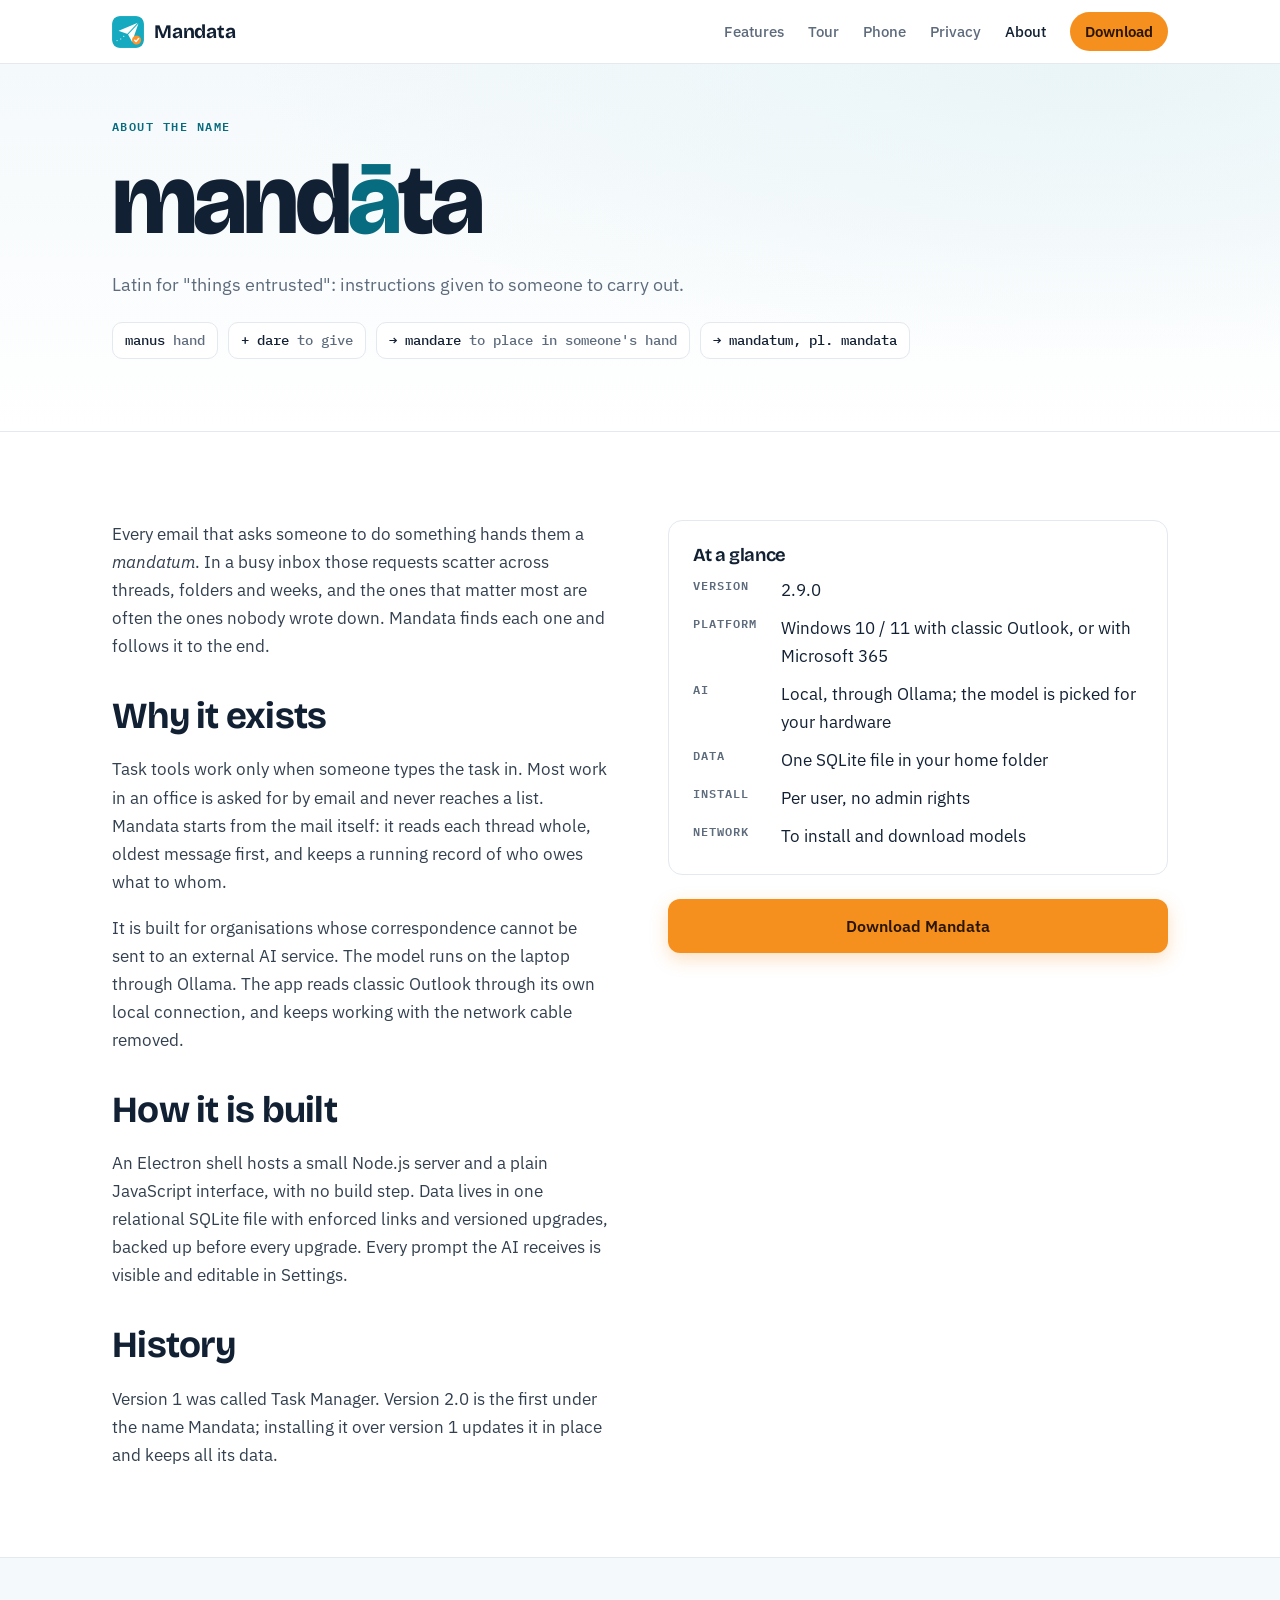
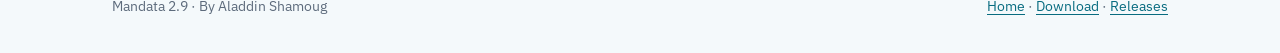
==== about.html @ 4efb537f "Offer Windows only: take macOS and Linux off the site until their packages build again Co-Authored-B" ====
<!doctype html>
<html lang="en">
<head>
<meta charset="utf-8">
<meta name="viewport" content="width=device-width, initial-scale=1">
<title>About Mandata</title>
<meta name="description" content="Why Mandata exists, where its name comes from, and how it keeps email on your own laptop.">
<link rel="icon" href="assets/icon.png">
<link rel="preconnect" href="https://fonts.googleapis.com">
<link rel="preconnect" href="https://fonts.gstatic.com" crossorigin>
<link href="https://fonts.googleapis.com/css2?family=Bricolage+Grotesque:opsz,wght@12..96,500..800&family=IBM+Plex+Mono:wght@400;500;600&family=IBM+Plex+Sans:wght@400;500;600&display=swap" rel="stylesheet">
<link rel="stylesheet" href="assets/site.css">
</head>
<body>
<header class="mast">
  <nav class="wrap" aria-label="Main">
    <a class="logo" href="./"><img src="assets/icon.png" alt="">Mandata</a>
    <a href="./#features">Features</a>
    <a href="tour.html">Tour</a>
    <a href="phone.html">Phone</a>
    <a href="./#privacy">Privacy</a>
    <a href="about.html" aria-current="page">About</a>
    <a class="navcta" href="download.html">Download</a>
  </nav>
</header>

<section class="hero">
  <div class="wrap hero-copy">
    <span class="eyebrow">About the name</span>
    <div class="word">mand<span>ā</span>ta</div>
    <p class="lede">Latin for "things entrusted": instructions given to someone to carry out.</p>
    <div class="etym" aria-label="Etymology">
      <span>manus <i>hand</i></span><span>+ dare <i>to give</i></span><span>→ mandare <i>to place in someone's hand</i></span><span>→ mandatum, pl. mandata</span>
    </div>
  </div>
</section>

<section class="band">
  <div class="wrap two">
    <div class="prose">
      <p>Every email that asks someone to do something hands them a <i>mandatum</i>. In a busy inbox those requests scatter across threads, folders and weeks, and the ones that matter most are often the ones nobody wrote down. Mandata finds each one and follows it to the end.</p>
      <h2>Why it exists</h2>
      <p>Task tools work only when someone types the task in. Most work in an office is asked for by email and never reaches a list. Mandata starts from the mail itself: it reads each thread whole, oldest message first, and keeps a running record of who owes what to whom.</p>
      <p>It is built for organisations whose correspondence cannot be sent to an external AI service. The model runs on the laptop through Ollama. The app reads classic Outlook through its own local connection, and keeps working with the network cable removed.</p>
      <h2>How it is built</h2>
      <p>An Electron shell hosts a small Node.js server and a plain JavaScript interface, with no build step. Data lives in one relational SQLite file with enforced links and versioned upgrades, backed up before every upgrade. Every prompt the AI receives is visible and editable in Settings.</p>
      <h2>History</h2>
      <p>Version 1 was called Task Manager. Version 2.0 is the first under the name Mandata; installing it over version 1 updates it in place and keeps all its data.</p>
    </div>
    <aside class="stack" style="gap:24px">
      <div class="feat">
        <h3>At a glance</h3>
        <dl class="facts">
          <dt>Version</dt><dd>2.9.0</dd>
          <dt>Platform</dt><dd>Windows 10 / 11 with classic Outlook, or with Microsoft 365</dd>
          <dt>AI</dt><dd>Local, through Ollama; the model is picked for your hardware</dd>
          <dt>Data</dt><dd>One SQLite file in your home folder</dd>
          <dt>Install</dt><dd>Per user, no admin rights</dd>
          <dt>Network</dt><dd>To install and download models</dd>
        </dl>
      </div>
      <a class="btn btn-primary" href="download.html" style="justify-content:center">Download Mandata</a>
    </aside>
  </div>
</section>

<footer class="foot">
  <div class="wrap">
    <span>Mandata 2.9 · By Aladdin Shamoug</span>
    <span><a href="./">Home</a> · <a href="download.html">Download</a> · <a href="https://github.com/shamoug/mandata/releases">Releases</a></span>
  </div>
</footer>
</body>
</html>
---- assets/site.css ----
/* Mandata site. Layout: a white masthead, a pale sky-wash hero, then wide reading columns on white and near-white bands.
   One light theme on purpose. Colour comes from the app icon: teal paper plane, orange check. */
:root{
  --bg:#ffffff; --wash:#f4f9fb; --wash2:#eaf5f8; --surface:#ffffff; --tint:#f3f6f9; --line:#e3e9ef; --line2:#d3dde6;
  --ink:#122033; --body:#33404f; --muted:#5d6b7c;
  --teal:#086c80; --teal-bright:#16a6bf; --teal-soft:#e4f5f8;
  --check:#f5901f; --check-soft:#fff1e1; --check-ink:#9a4a00;
  --green:#21722f; --green-soft:#e6f4ea;
  --shadow:0 1px 2px rgba(18,32,51,.05),0 10px 30px rgba(18,32,51,.07);
  --font-display:"Bricolage Grotesque","Segoe UI",system-ui,sans-serif;
  --font-body:"IBM Plex Sans","Segoe UI",system-ui,sans-serif;
  --font-mono:"IBM Plex Mono",ui-monospace,Consolas,monospace;
  --wrap:1120px; --r:14px;
  color-scheme:light;
}

*{box-sizing:border-box}
html{scroll-behavior:smooth}
@media (prefers-reduced-motion:reduce){html{scroll-behavior:auto}*{animation:none!important;transition:none!important}}
body{margin:0;background:var(--bg);color:var(--body);font:400 17px/1.65 var(--font-body)}
img{max-width:100%}
a{color:var(--teal);text-underline-offset:3px}
a:focus-visible,button:focus-visible,summary:focus-visible{outline:2px solid var(--teal);outline-offset:2px;border-radius:6px}
h1,h2,h3{font-family:var(--font-display);color:var(--ink);line-height:1.12;letter-spacing:-.02em;text-wrap:balance;margin:0}
h1{font-size:clamp(2.3rem,5.2vw,3.7rem);font-weight:750}
h2{font-size:clamp(1.65rem,3vw,2.3rem);font-weight:700}
h3{font-size:1.15rem;font-weight:650}
p{margin:0}
code,kbd,.mono{font-family:var(--font-mono);font-size:.88em}
code{overflow-wrap:anywhere;background:var(--tint);border:1px solid var(--line);border-radius:6px;padding:.05em .4em;color:var(--ink)}
.wrap{max-width:var(--wrap);margin:0 auto;padding-inline:clamp(16px,4vw,32px)}
.eyebrow{font:600 .76rem/1 var(--font-mono);text-transform:uppercase;letter-spacing:.12em;color:var(--teal)}
.lede{font-size:1.13rem;color:var(--muted);max-width:62ch}
.stack{display:flex;flex-direction:column;gap:14px}
.fine{font-size:.88rem;color:var(--muted)}

/* masthead */
.mast{background:rgba(255,255,255,.92);border-bottom:1px solid var(--line);position:sticky;top:env(safe-area-inset-top,0px);z-index:10;backdrop-filter:saturate(1.4) blur(8px)}
.mast nav{display:flex;align-items:center;gap:8px 24px;flex-wrap:wrap;padding-block:12px}
.logo{display:flex;align-items:center;gap:10px;color:var(--ink);text-decoration:none;font:700 1.2rem/1 var(--font-display);letter-spacing:-.01em;margin-right:auto}
.logo img{width:32px;height:32px;border-radius:8px}
.mast nav a:not(.logo){color:var(--muted);text-decoration:none;font-size:.95rem;font-weight:500}
.mast nav a:not(.logo):hover,.mast nav a[aria-current="page"]{color:var(--ink)}
.mast nav a.navcta{color:#2a1500;background:var(--check);padding:7px 15px;border-radius:999px;font-weight:600}
.mast nav a.navcta:hover{color:#2a1500;filter:brightness(1.04)}

/* hero */
.hero{background:radial-gradient(1200px 420px at 85% 0,var(--wash2),transparent 70%),linear-gradient(180deg,var(--wash) 0,var(--bg) 100%);border-bottom:1px solid var(--line);padding-block:56px 72px}
.hero-grid{display:grid;grid-template-columns:minmax(0,1.05fr) minmax(0,1fr);gap:56px;align-items:center}
.hero-copy{display:flex;flex-direction:column;gap:22px}
.actions{display:flex;flex-wrap:wrap;gap:12px;align-items:center}
.btn{display:inline-flex;align-items:center;gap:10px;padding:13px 22px;border-radius:12px;font-weight:600;font-size:1rem;text-decoration:none;border:1px solid transparent;transition:transform .12s,filter .12s,background .12s}
.btn:hover{transform:translateY(-1px)}
.btn-primary{background:var(--check);color:#2a1500;box-shadow:0 6px 18px rgba(245,144,31,.28)}
.btn-primary:hover{filter:brightness(1.04)}
.btn-ghost{border-color:var(--line2);color:var(--ink);background:var(--surface)}
.btn-ghost:hover{background:var(--tint)}
.btn small{font-weight:500;opacity:.75;font-size:.82rem}

/* thread to task demo */
.demo{display:grid;gap:12px;font-size:.92rem}
.mail{background:var(--surface);border:1px solid var(--line);border-radius:12px;padding:12px 15px}
.mail header{display:flex;justify-content:space-between;gap:10px;font:500 .74rem/1.3 var(--font-mono);color:var(--muted);margin-bottom:4px}
.mail p{line-height:1.55}
.mail mark{background:var(--check-soft);color:var(--check-ink);border-radius:4px;padding:0 3px}
.mail.closing mark{background:var(--teal-soft);color:var(--teal)}
.arrow{font:600 .72rem/1 var(--font-mono);color:var(--teal);letter-spacing:.1em;text-transform:uppercase;display:flex;align-items:center;gap:10px;padding-block:2px}
.arrow::before,.arrow::after{content:"";flex:1;height:1px;background:var(--line2)}
.task{background:var(--surface);color:var(--body);border:1px solid var(--line);border-top:3px solid var(--teal-bright);border-radius:12px;padding:15px 17px;box-shadow:var(--shadow);display:grid;gap:10px}
.task-top{display:flex;align-items:center;gap:10px;flex-wrap:wrap}
.task h3{font-size:1rem;flex:1;min-width:0}
.pill{font:600 .7rem/1 var(--font-mono);text-transform:uppercase;letter-spacing:.06em;padding:5px 9px;border-radius:999px;white-space:nowrap}
.pill.done{background:var(--green-soft);color:var(--green)}
.task dl{display:grid;grid-template-columns:auto minmax(0,1fr);gap:4px 16px;margin:0;font-size:.86rem}
.task dt{color:var(--muted)}
.task dd{margin:0;color:var(--ink)}

/* sections */
section.band{padding-block:88px}
section.band.alt{background:var(--wash);border-block:1px solid var(--line)}
.head{display:flex;flex-direction:column;gap:12px;margin-bottom:44px;max-width:760px}
.grid3{display:grid;grid-template-columns:repeat(3,minmax(0,1fr));gap:20px}
.feat{display:flex;flex-direction:column;gap:10px;padding:24px;border-radius:var(--r);background:var(--surface);border:1px solid var(--line)}
.feat p{color:var(--muted);font-size:.97rem}
.ico{width:40px;height:40px;border-radius:10px;display:grid;place-items:center;background:var(--teal-soft);color:var(--teal)}
.ico svg{width:22px;height:22px}

/* life of a task: a real sequence */
.life{display:grid;grid-template-columns:repeat(4,minmax(0,1fr));counter-reset:s;border-top:2px solid var(--line);padding:0;margin:0}
.life li{list-style:none;padding:24px 22px 0 0;position:relative;display:flex;flex-direction:column;gap:8px}
.life li::before{counter-increment:s;content:counter(s);position:absolute;top:-15px;left:0;width:28px;height:28px;border-radius:50%;background:var(--teal);color:#fff;display:grid;place-items:center;font:600 .8rem/1 var(--font-mono);box-shadow:0 0 0 4px var(--bg)}
.life li:last-child::before{background:var(--check);color:#2a1500}
.life p{color:var(--muted);font-size:.95rem}

/* principles */
.rules{display:grid;grid-template-columns:repeat(2,minmax(0,1fr));gap:0 48px}
.rule{padding-block:20px;border-top:1px solid var(--line);display:grid;grid-template-columns:28px minmax(0,1fr);gap:4px 14px;align-content:start}
.rule svg{width:22px;height:22px;color:var(--check-ink);margin-top:3px;grid-row:span 2}
.rule p{color:var(--muted);font-size:.96rem}

/* call to action */
.cta{background:linear-gradient(120deg,var(--teal-soft),var(--check-soft));border:1px solid var(--line);border-radius:20px;padding:44px clamp(22px,4vw,48px);display:flex;flex-wrap:wrap;gap:24px;align-items:center;justify-content:space-between}
.cta p{color:var(--body);max-width:52ch}
.cta code{background:rgba(255,255,255,.7)}

/* download page */
.dl-card{background:var(--surface);border:1px solid var(--line);border-radius:18px;box-shadow:var(--shadow);padding:28px;display:grid;grid-template-columns:auto minmax(0,1fr) auto;gap:20px;align-items:center}
.dl-card h2{font-size:1.45rem;overflow-wrap:anywhere}
.dl-card img{width:72px;height:72px;border-radius:16px}
.dl-meta{display:flex;flex-wrap:wrap;gap:6px 18px;font:500 .82rem/1.4 var(--font-mono);color:var(--muted);margin-top:6px}
.dl-card .btn-primary{white-space:nowrap}
.steps{counter-reset:st;display:flex;flex-direction:column;padding:0;margin:0}
.steps li{list-style:none;display:grid;grid-template-columns:44px minmax(0,1fr);gap:4px 16px;padding-block:20px;border-top:1px solid var(--line)}
.steps li::before{counter-increment:st;content:counter(st);grid-row:span 2;width:36px;height:36px;border-radius:10px;background:var(--teal-soft);color:var(--teal);display:grid;place-items:center;font:700 .95rem/1 var(--font-mono)}
.steps p{color:var(--muted)}
.req{width:100%;border-collapse:collapse;font-size:.95rem}
.req th,.req td{text-align:left;padding:12px 14px;border-top:1px solid var(--line);vertical-align:top}
.req th{font-weight:600;color:var(--ink);width:30%}
.req td{color:var(--muted)}
.tablebox{overflow-x:auto;background:var(--surface);border:1px solid var(--line);border-radius:var(--r)}
.tablebox .req tr:first-child th,.tablebox .req tr:first-child td{border-top:0}
.note{background:var(--teal-soft);border-radius:12px;padding:16px 18px;font-size:.95rem;color:var(--body)}
.note b{color:var(--ink)}
details{border-top:1px solid var(--line);padding-block:16px}
details:last-child{border-bottom:1px solid var(--line)}
summary{cursor:pointer;font-weight:600;color:var(--ink);list-style:none;display:flex;justify-content:space-between;gap:16px}
summary::-webkit-details-marker{display:none}
summary::after{content:"+";font:500 1.2rem/1 var(--font-mono);color:var(--teal)}
details[open] summary::after{content:"\2212"}
details p{margin-top:10px;color:var(--muted)}
.two{display:grid;grid-template-columns:minmax(0,1fr) minmax(0,1fr);gap:56px;align-items:start}
.page-hero{padding-block:56px 64px}
.page-hero .hero-copy{max-width:820px}
.after-hero{padding-top:0;margin-top:-32px}

/* about page */
.word{font-family:var(--font-display);font-size:clamp(3rem,9vw,6.2rem);font-weight:800;letter-spacing:-.04em;line-height:.95;color:var(--ink)}
.word span{color:var(--teal)}
.etym{display:flex;flex-wrap:wrap;gap:10px;font:500 .9rem/1.3 var(--font-mono)}
.etym span{background:var(--surface);border:1px solid var(--line);border-radius:10px;padding:8px 12px;color:var(--ink)}
.etym span i{color:var(--muted);font-style:normal}
.prose{max-width:68ch;display:flex;flex-direction:column;gap:18px}
.prose h2{margin-top:18px}
.facts{display:grid;grid-template-columns:auto minmax(0,1fr);gap:10px 24px;margin:0}
.facts dt{font:600 .76rem/1.6 var(--font-mono);text-transform:uppercase;letter-spacing:.08em;color:var(--muted)}
.facts dd{margin:0;color:var(--ink)}

/* download page: one tab per system, the one-line install command, and the package files */
.os-tabs{display:inline-flex;gap:4px;padding:4px;background:var(--tint);border:1px solid var(--line);border-radius:14px;align-self:flex-start;max-width:100%}
.os-tabs button{font:600 1rem/1 var(--font-body);color:var(--muted);background:none;border:1px solid transparent;border-radius:10px;padding:11px 22px;cursor:pointer}
.os-tabs button:hover{color:var(--ink)}
.os-tabs button[aria-selected=true]{background:var(--surface);color:var(--ink);border-color:var(--line2);box-shadow:0 1px 3px rgba(18,32,51,.08)}
.os-panel[hidden]{display:none}
.dl-cmd{grid-template-columns:auto minmax(0,1fr);align-items:start}
.tag{display:inline-block;vertical-align:middle;margin-left:8px;font:600 .7rem/1 var(--font-mono);text-transform:uppercase;letter-spacing:.08em;color:var(--check-ink);background:var(--check-soft);border:1px solid #f6c48d;border-radius:20px;padding:5px 9px}
.cmd{display:flex;align-items:stretch;border:1px solid var(--line2);border-radius:12px;background:var(--ink);overflow:hidden}
.cmd code{flex:1;min-width:0;background:none;border:0;border-radius:0;color:#e8f4f7;padding:14px 16px;font-size:.92rem;overflow-wrap:anywhere;user-select:all}
.cmd .copy{flex:none;font:600 .9rem/1 var(--font-body);color:var(--ink);background:var(--teal-soft);border:0;border-left:1px solid var(--line2);padding:0 18px;cursor:pointer}
.cmd .copy:hover{background:#d3eef3}
.dl-grid{display:grid;grid-template-columns:repeat(2,minmax(0,1fr));gap:14px}
.dl-grid.three{grid-template-columns:repeat(3,minmax(0,1fr))}
.dl-file{display:flex;flex-direction:column;gap:4px;padding:18px 20px;background:var(--surface);border:1px solid var(--line);border-radius:var(--r);text-decoration:none;color:var(--muted);font-size:.92rem;transition:border-color .12s,transform .12s}
.dl-file:hover{border-color:var(--teal-bright);transform:translateY(-1px)}
.dl-file b{font:650 1.1rem/1.3 var(--font-display);color:var(--ink)}
.dl-file b::after{content:" \2193";color:var(--teal)}
.platforms{display:flex;flex-wrap:wrap;gap:8px 18px;font:500 .85rem/1.4 var(--font-mono);color:var(--muted)}
.platforms a{color:inherit}

/* phone page */
.ph-cards{display:grid;grid-template-columns:repeat(2,minmax(0,1fr));gap:20px}
.ph-cards.one{grid-template-columns:minmax(0,1fr);max-width:820px}
.ph-card{display:grid;grid-template-columns:minmax(0,1fr);gap:22px;align-items:start;padding:28px;background:var(--surface);border:1px solid var(--line);border-radius:18px;box-shadow:var(--shadow);scroll-margin-top:90px}
.ph-card.ph-mine{border-color:var(--teal-bright)}
.ph-qr{justify-self:start;padding:10px;background:#fff;border:1px solid var(--line2);border-radius:14px}
.ph-qr img{display:block;width:190px;height:190px}
.ph-steps{margin:4px 0 0;padding-left:20px;color:var(--muted);font-size:.95rem}
.ph-steps li{margin:0 0 8px}
.ph-steps b{color:var(--ink)}
.ph-share{vertical-align:-3px;color:var(--teal)}
.ph-dl{align-self:flex-start}

footer.foot{background:var(--wash);border-top:1px solid var(--line);color:var(--muted);padding-block:36px;font-size:.9rem}
footer.foot .wrap{display:flex;flex-wrap:wrap;gap:16px 32px;justify-content:space-between}

@media (max-width:900px){
  .hero-grid,.two,.ph-cards{grid-template-columns:minmax(0,1fr)}
  .grid3{grid-template-columns:repeat(2,minmax(0,1fr))}
  .life{grid-template-columns:repeat(2,minmax(0,1fr));row-gap:36px}
  .rules{grid-template-columns:minmax(0,1fr)}
}
@media (max-width:600px){
  body{font-size:16px}
  .grid3,.life{grid-template-columns:minmax(0,1fr)}
  .dl-card{grid-template-columns:minmax(0,1fr)}
  .ph-card{padding:22px}
  .ph-qr{justify-self:center}
  .dl-grid,.dl-grid.three{grid-template-columns:minmax(0,1fr)}
  .os-tabs{align-self:stretch}
  .os-tabs button{flex:1;padding:11px 8px}
  .cmd{flex-direction:column}
  .cmd .copy{border-left:0;border-top:1px solid var(--line2);padding:12px}
  section.band{padding-block:56px}
  .hero{padding-block:36px 48px}
  .mast nav{gap:6px 16px}
  .mast nav a:not(.logo):not(.navcta){font-size:.88rem}
}
/* Phones: the logo and Download on the first line, the five links spread evenly on the second. */
@media (max-width:640px){
  .mast nav{gap:4px 8px;padding-block:10px 6px}
  .mast nav::before{content:"";order:1;flex-basis:100%}
  .mast nav a:not(.logo):not(.navcta){order:2;flex:1 1 auto;text-align:center;padding-block:6px}
}
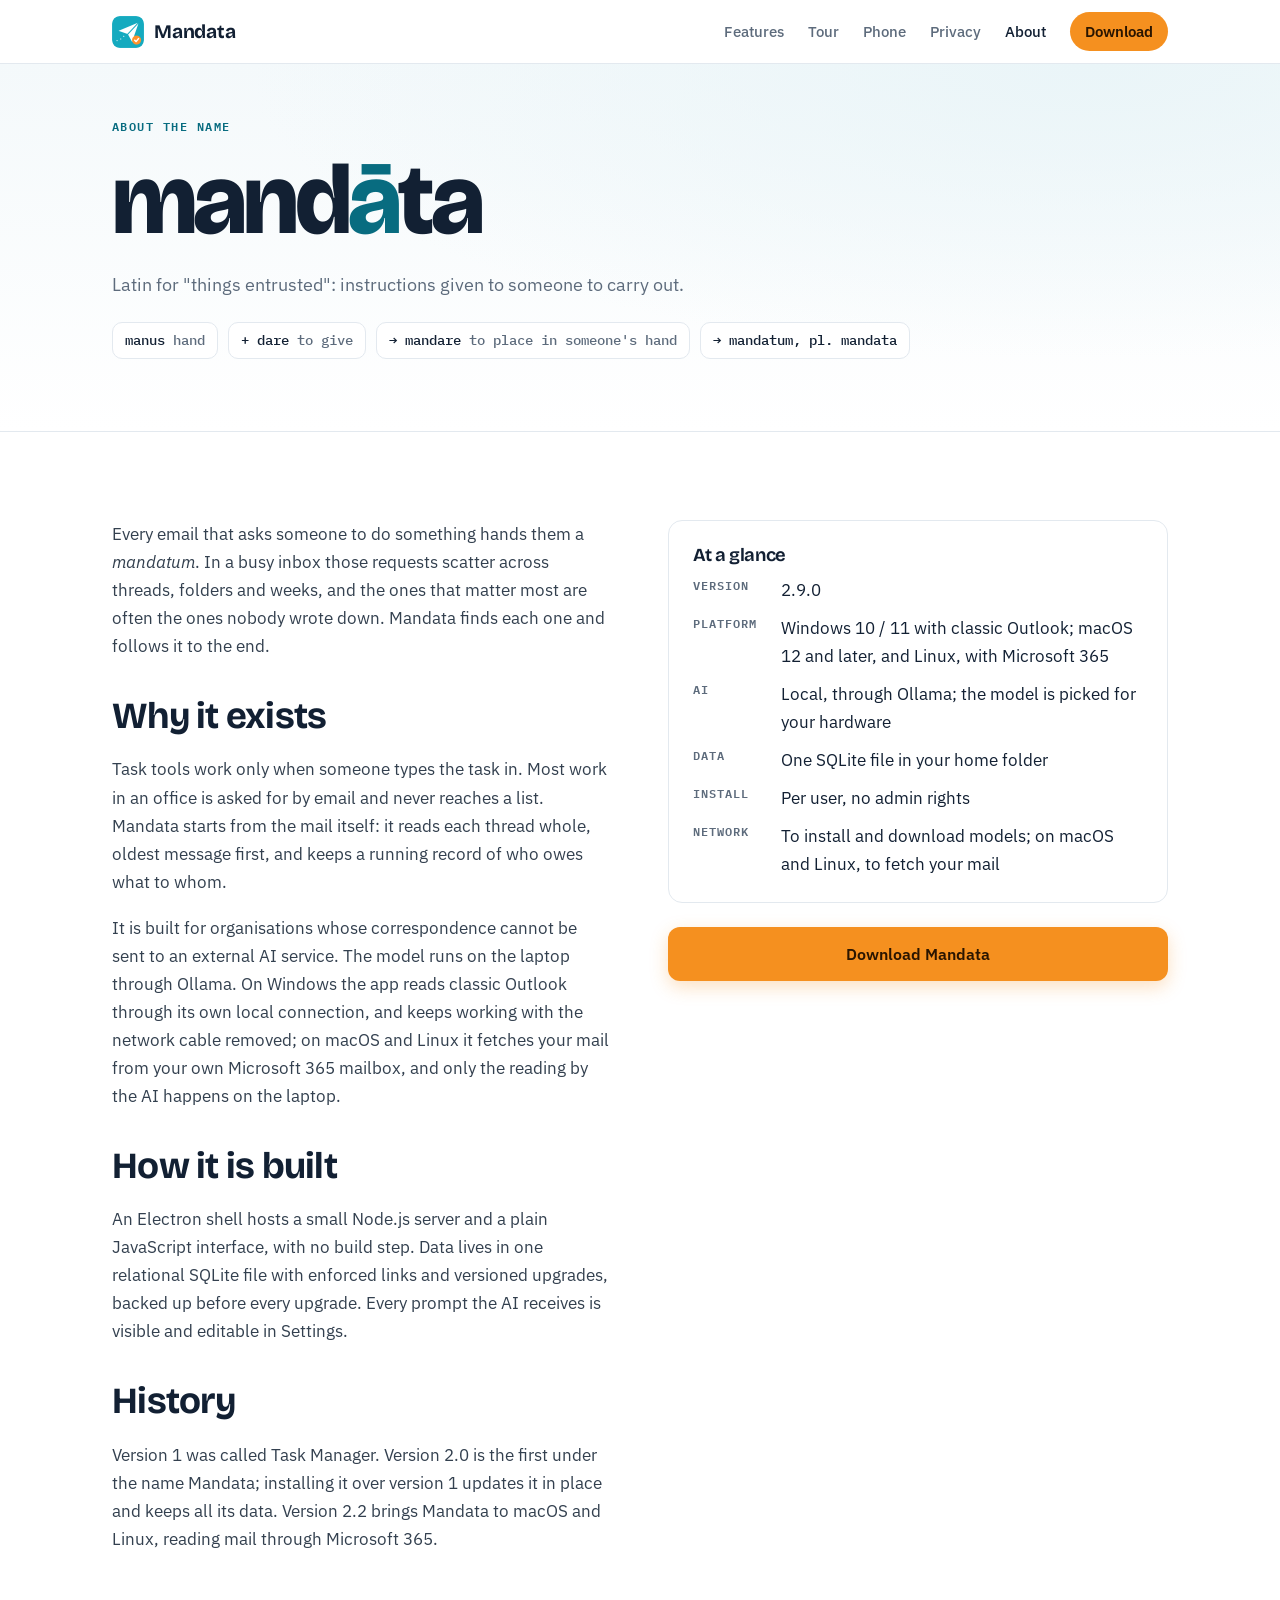
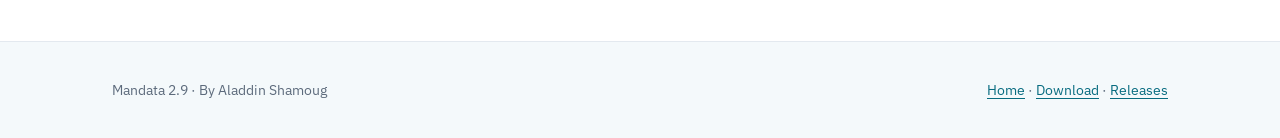
==== commit 0a934b64: "Windows installs from Mandata-Windows.exe (no zip); macOS and Linux back, with 2.9.0 packages Co-Aut" ====
--- a/about.html
+++ b/about.html
@@ -41,22 +41,22 @@
       <p>Every email that asks someone to do something hands them a <i>mandatum</i>. In a busy inbox those requests scatter across threads, folders and weeks, and the ones that matter most are often the ones nobody wrote down. Mandata finds each one and follows it to the end.</p>
       <h2>Why it exists</h2>
       <p>Task tools work only when someone types the task in. Most work in an office is asked for by email and never reaches a list. Mandata starts from the mail itself: it reads each thread whole, oldest message first, and keeps a running record of who owes what to whom.</p>
-      <p>It is built for organisations whose correspondence cannot be sent to an external AI service. The model runs on the laptop through Ollama. The app reads classic Outlook through its own local connection, and keeps working with the network cable removed.</p>
+      <p>It is built for organisations whose correspondence cannot be sent to an external AI service. The model runs on the laptop through Ollama. On Windows the app reads classic Outlook through its own local connection, and keeps working with the network cable removed; on macOS and Linux it fetches your mail from your own Microsoft 365 mailbox, and only the reading by the AI happens on the laptop.</p>
       <h2>How it is built</h2>
       <p>An Electron shell hosts a small Node.js server and a plain JavaScript interface, with no build step. Data lives in one relational SQLite file with enforced links and versioned upgrades, backed up before every upgrade. Every prompt the AI receives is visible and editable in Settings.</p>
       <h2>History</h2>
-      <p>Version 1 was called Task Manager. Version 2.0 is the first under the name Mandata; installing it over version 1 updates it in place and keeps all its data.</p>
+      <p>Version 1 was called Task Manager. Version 2.0 is the first under the name Mandata; installing it over version 1 updates it in place and keeps all its data. Version 2.2 brings Mandata to macOS and Linux, reading mail through Microsoft 365.</p>
     </div>
     <aside class="stack" style="gap:24px">
       <div class="feat">
         <h3>At a glance</h3>
         <dl class="facts">
           <dt>Version</dt><dd>2.9.0</dd>
-          <dt>Platform</dt><dd>Windows 10 / 11 with classic Outlook, or with Microsoft 365</dd>
+          <dt>Platform</dt><dd>Windows 10 / 11 with classic Outlook; macOS 12 and later, and Linux, with Microsoft 365</dd>
           <dt>AI</dt><dd>Local, through Ollama; the model is picked for your hardware</dd>
           <dt>Data</dt><dd>One SQLite file in your home folder</dd>
           <dt>Install</dt><dd>Per user, no admin rights</dd>
-          <dt>Network</dt><dd>To install and download models</dd>
+          <dt>Network</dt><dd>To install and download models; on macOS and Linux, to fetch your mail</dd>
         </dl>
       </div>
       <a class="btn btn-primary" href="download.html" style="justify-content:center">Download Mandata</a>
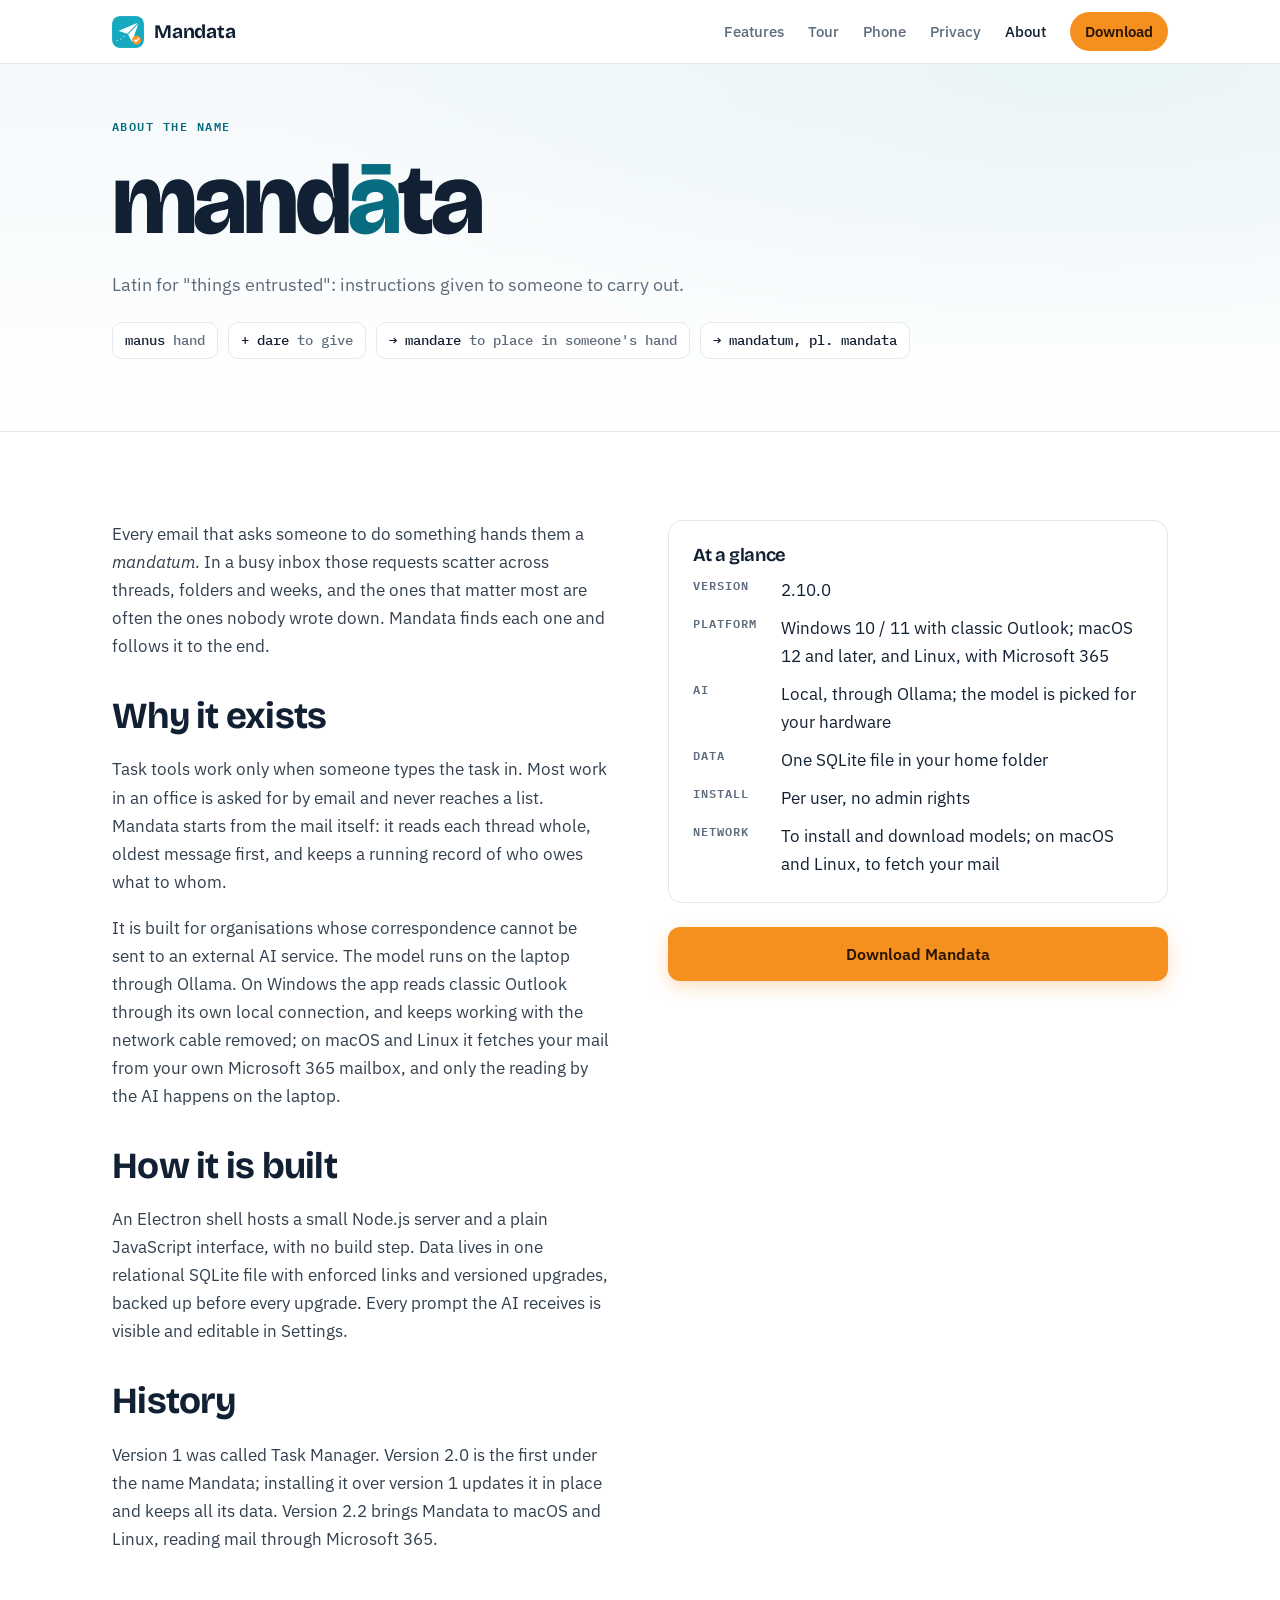
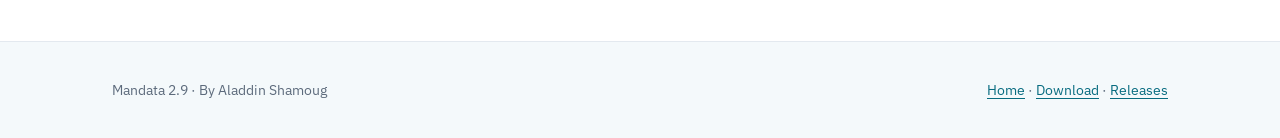
==== commit 49e4d230: "Mandata 2.10.0 download Co-Authored-By: Claude Opus 5.5 <noreply@anthropic.com>" ====
--- a/about.html
+++ b/about.html
@@ -51,7 +51,7 @@
       <div class="feat">
         <h3>At a glance</h3>
         <dl class="facts">
-          <dt>Version</dt><dd>2.9.0</dd>
+          <dt>Version</dt><dd>2.10.0</dd>
           <dt>Platform</dt><dd>Windows 10 / 11 with classic Outlook; macOS 12 and later, and Linux, with Microsoft 365</dd>
           <dt>AI</dt><dd>Local, through Ollama; the model is picked for your hardware</dd>
           <dt>Data</dt><dd>One SQLite file in your home folder</dd>
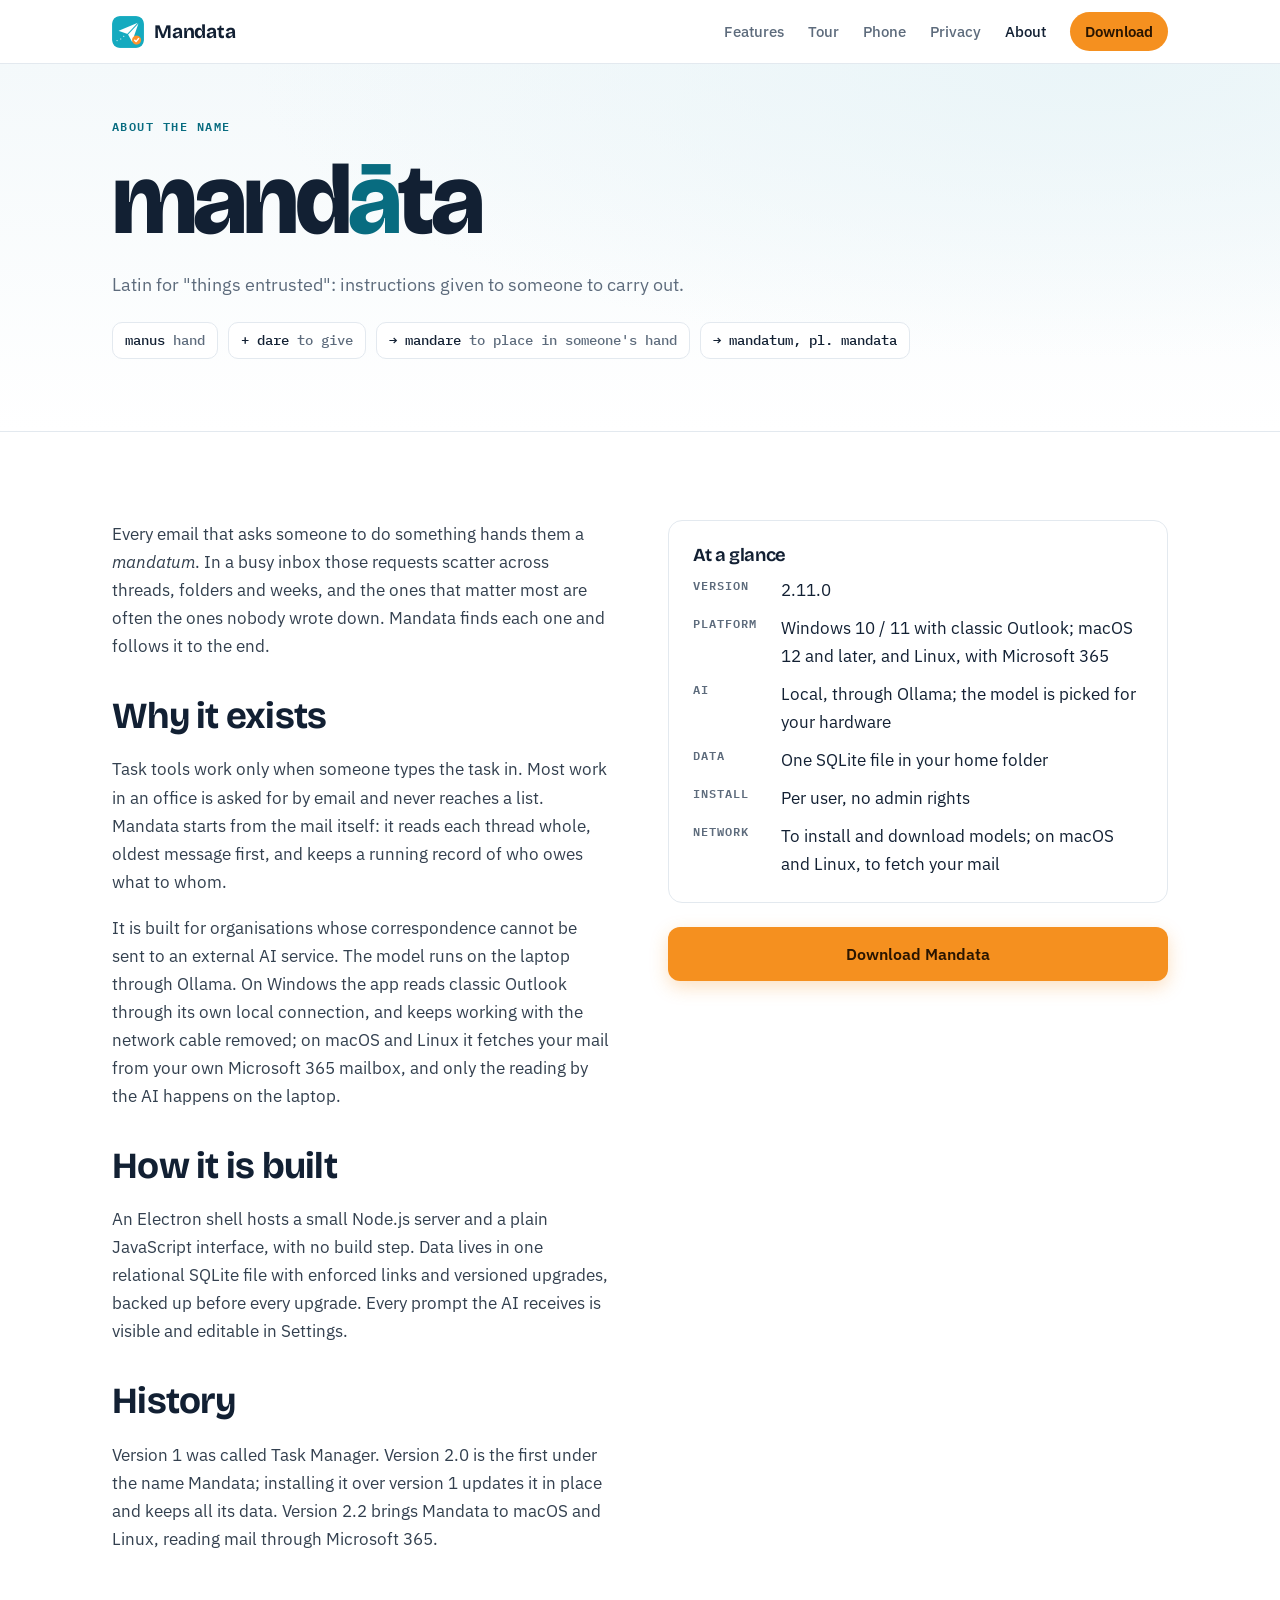
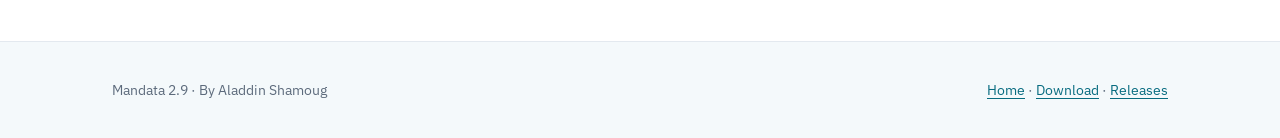
==== commit 3bc7463f: "Mandata 2.11.0 download" ====
--- a/about.html
+++ b/about.html
@@ -51,7 +51,7 @@
       <div class="feat">
         <h3>At a glance</h3>
         <dl class="facts">
-          <dt>Version</dt><dd>2.10.0</dd>
+          <dt>Version</dt><dd>2.11.0</dd>
           <dt>Platform</dt><dd>Windows 10 / 11 with classic Outlook; macOS 12 and later, and Linux, with Microsoft 365</dd>
           <dt>AI</dt><dd>Local, through Ollama; the model is picked for your hardware</dd>
           <dt>Data</dt><dd>One SQLite file in your home folder</dd>
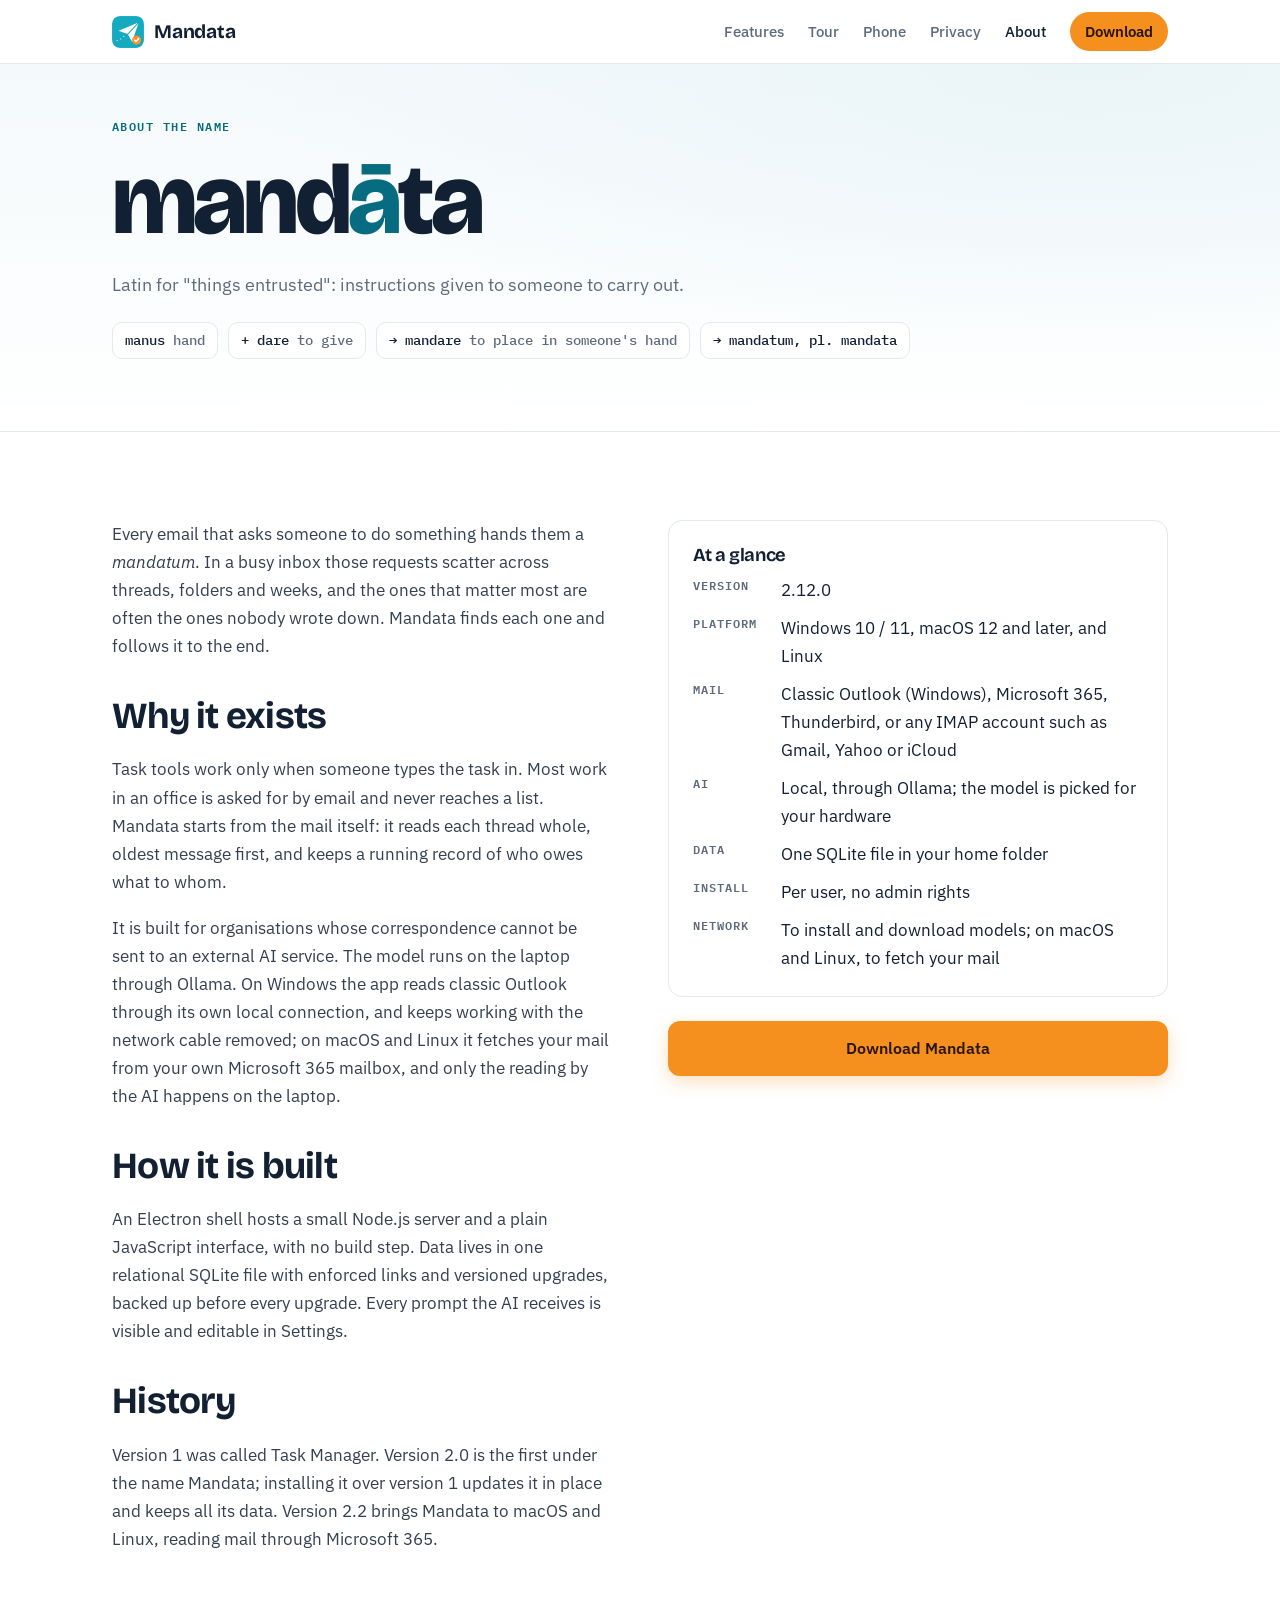
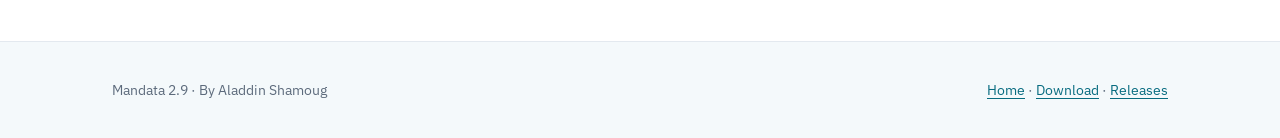
==== commit 29887918: "Mandata 2.12.0 download: Thunderbird and IMAP mail Co-Authored-By: Claude Opus 5.5 <noreply@anthropi" ====
--- a/about.html
+++ b/about.html
@@ -51,8 +51,9 @@
       <div class="feat">
         <h3>At a glance</h3>
         <dl class="facts">
-          <dt>Version</dt><dd>2.11.0</dd>
-          <dt>Platform</dt><dd>Windows 10 / 11 with classic Outlook; macOS 12 and later, and Linux, with Microsoft 365</dd>
+          <dt>Version</dt><dd>2.12.0</dd>
+          <dt>Platform</dt><dd>Windows 10 / 11, macOS 12 and later, and Linux</dd>
+          <dt>Mail</dt><dd>Classic Outlook (Windows), Microsoft 365, Thunderbird, or any IMAP account such as Gmail, Yahoo or iCloud</dd>
           <dt>AI</dt><dd>Local, through Ollama; the model is picked for your hardware</dd>
           <dt>Data</dt><dd>One SQLite file in your home folder</dd>
           <dt>Install</dt><dd>Per user, no admin rights</dd>
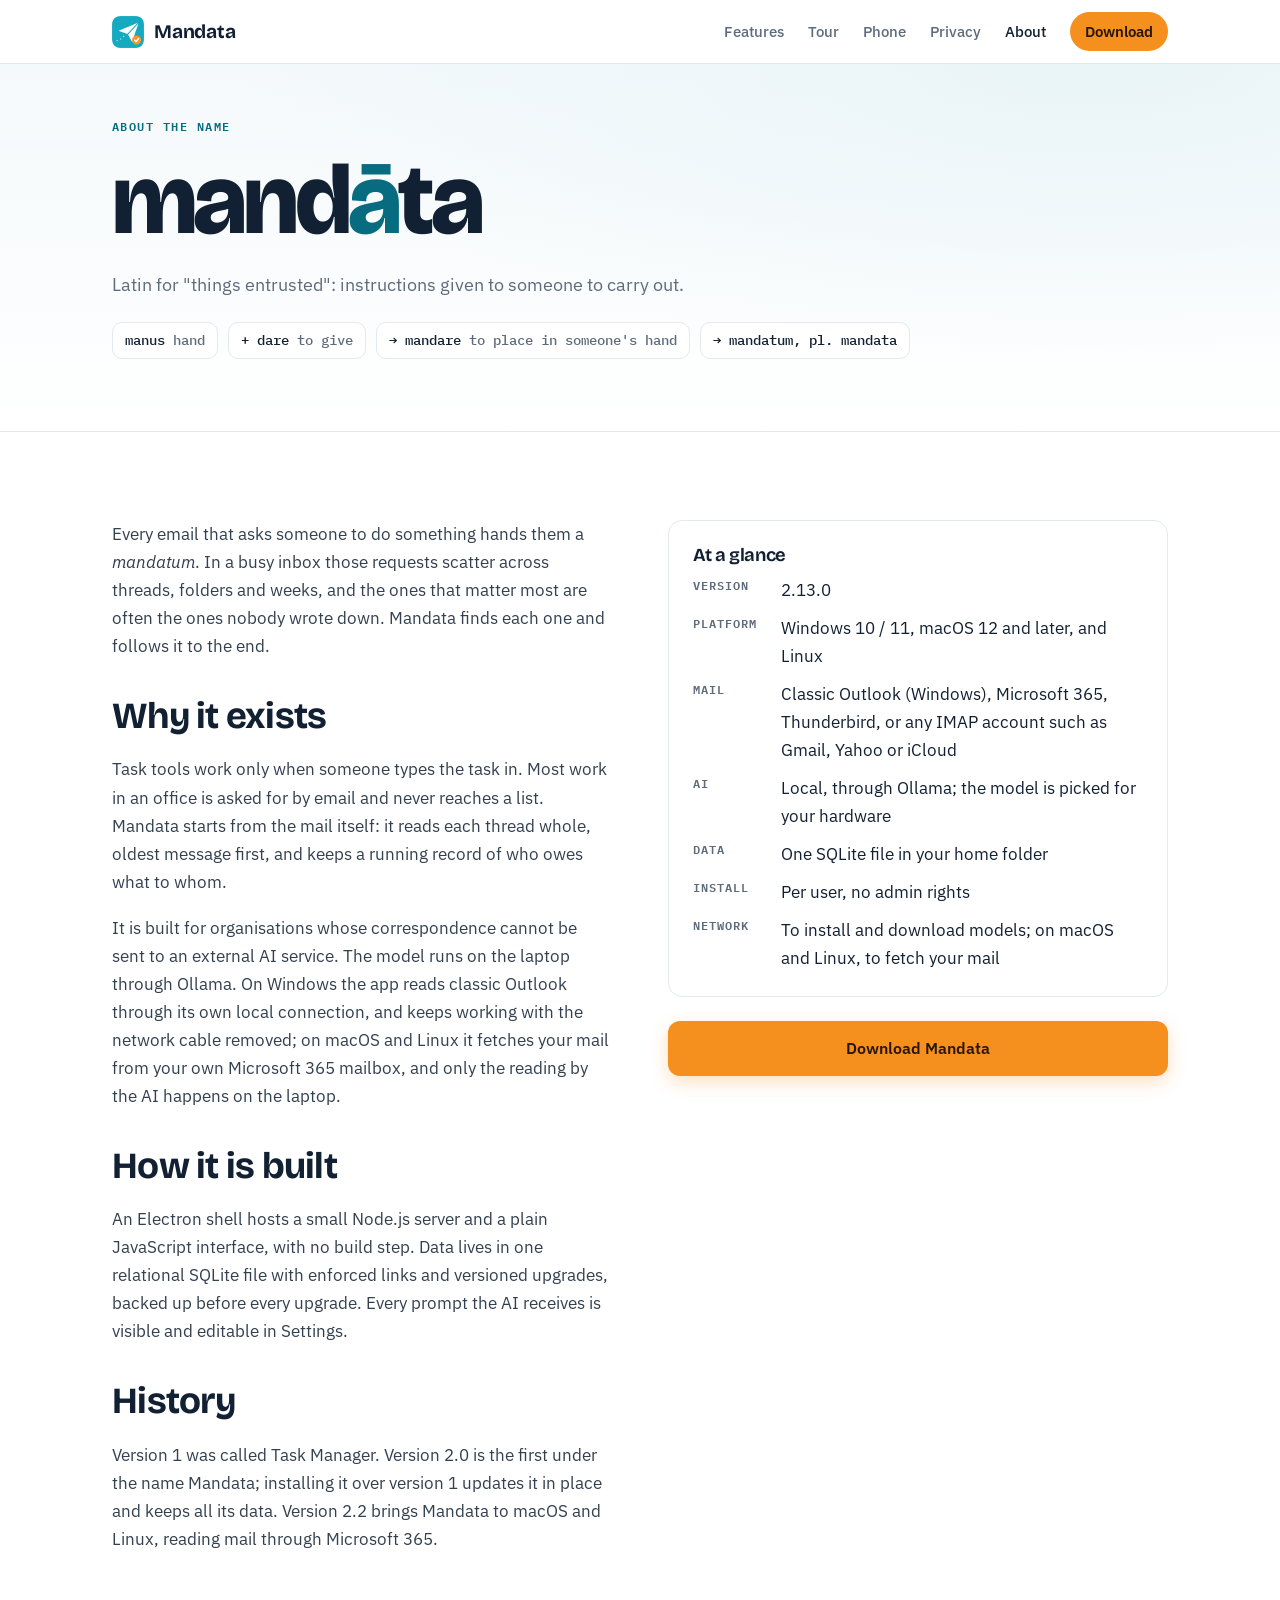
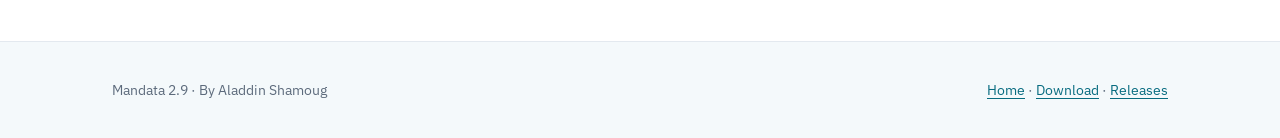
==== commit 4b417ae0: "Mandata 2.13.0 download: who asked whom, and a full review Co-Authored-By: Claude Opus 5.5 <noreply@" ====
--- a/about.html
+++ b/about.html
@@ -51,7 +51,7 @@
       <div class="feat">
         <h3>At a glance</h3>
         <dl class="facts">
-          <dt>Version</dt><dd>2.12.0</dd>
+          <dt>Version</dt><dd>2.13.0</dd>
           <dt>Platform</dt><dd>Windows 10 / 11, macOS 12 and later, and Linux</dd>
           <dt>Mail</dt><dd>Classic Outlook (Windows), Microsoft 365, Thunderbird, or any IMAP account such as Gmail, Yahoo or iCloud</dd>
           <dt>AI</dt><dd>Local, through Ollama; the model is picked for your hardware</dd>
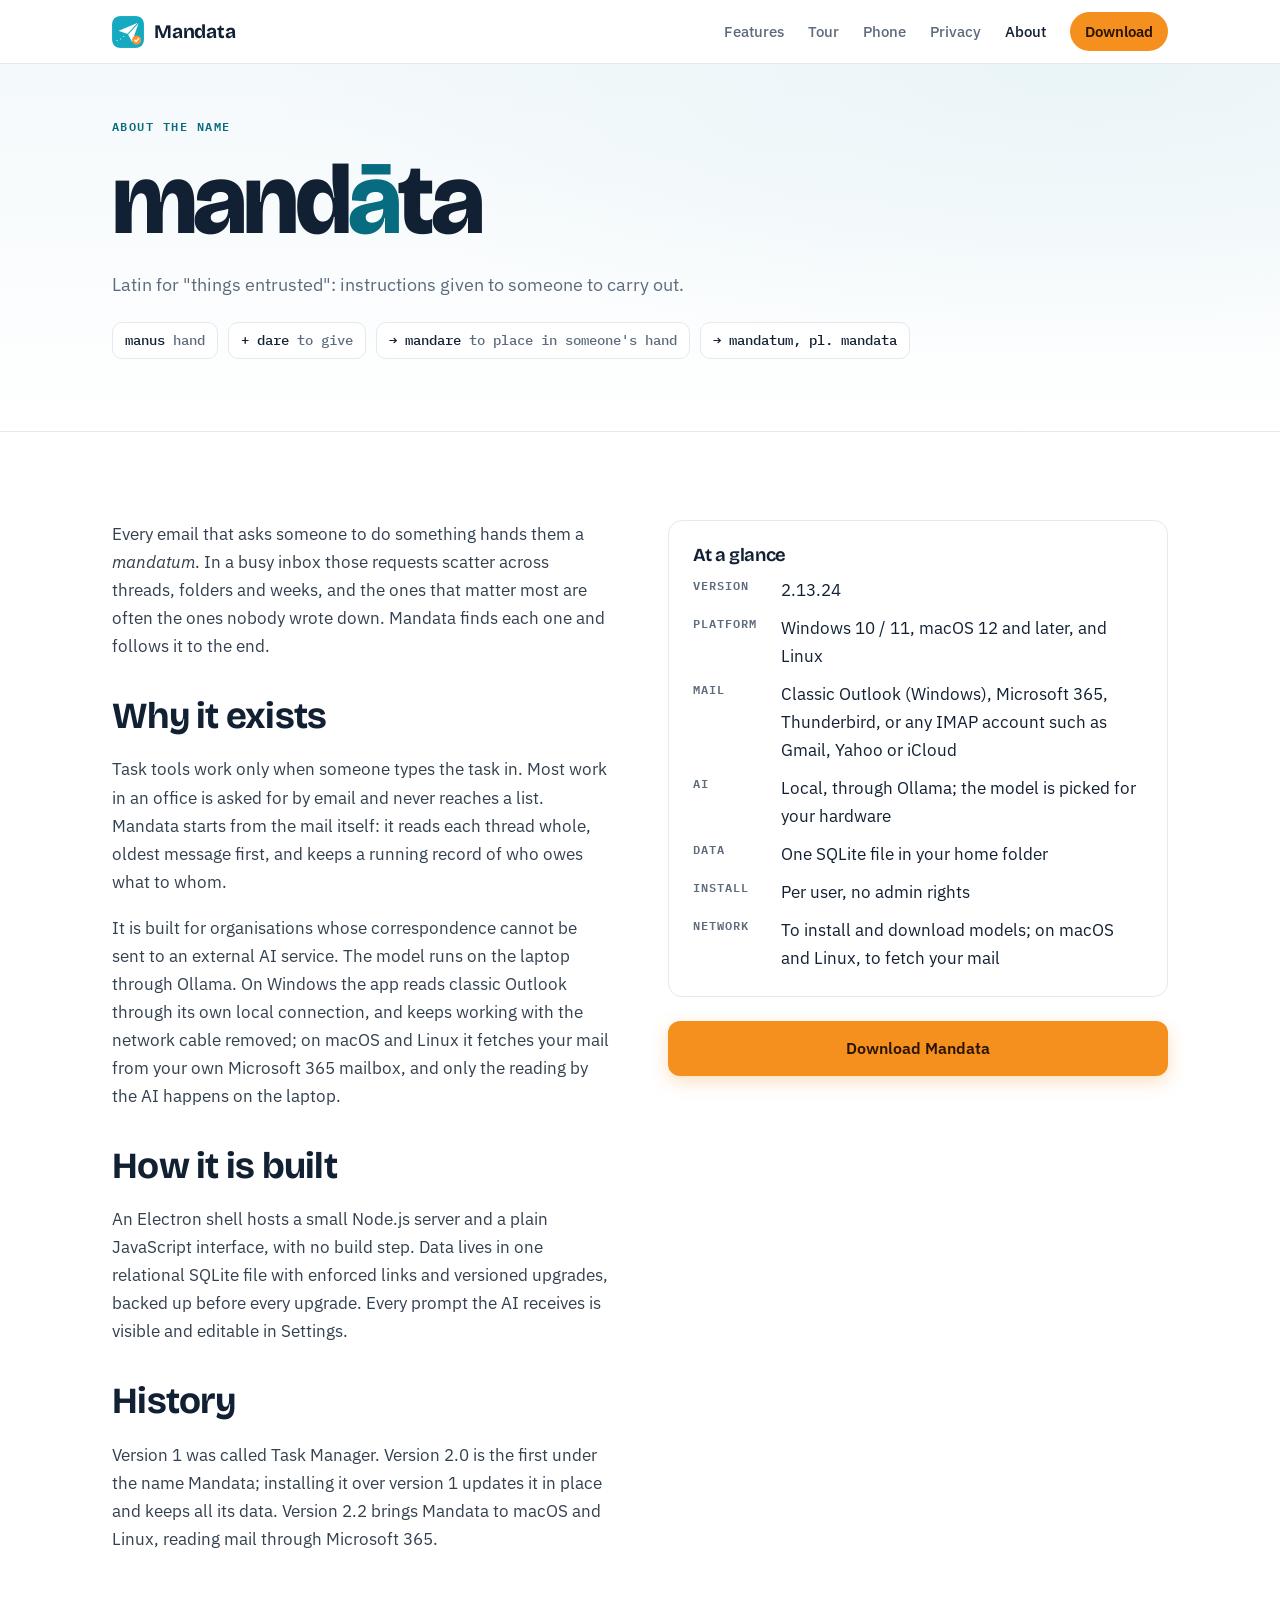
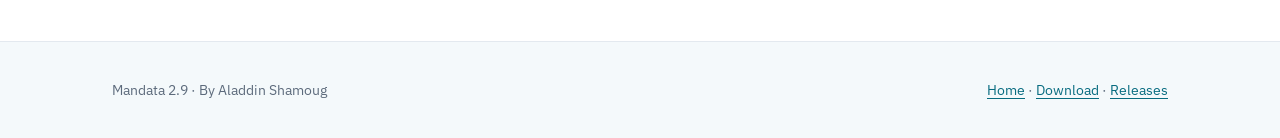
==== commit d94393d4: "Mandata 2.13.24 download Co-Authored-By: Claude Opus 5.5 <noreply@anthropic.com>" ====
--- a/about.html
+++ b/about.html
@@ -51,7 +51,7 @@
       <div class="feat">
         <h3>At a glance</h3>
         <dl class="facts">
-          <dt>Version</dt><dd>2.13.0</dd>
+          <dt>Version</dt><dd>2.13.24</dd>
           <dt>Platform</dt><dd>Windows 10 / 11, macOS 12 and later, and Linux</dd>
           <dt>Mail</dt><dd>Classic Outlook (Windows), Microsoft 365, Thunderbird, or any IMAP account such as Gmail, Yahoo or iCloud</dd>
           <dt>AI</dt><dd>Local, through Ollama; the model is picked for your hardware</dd>
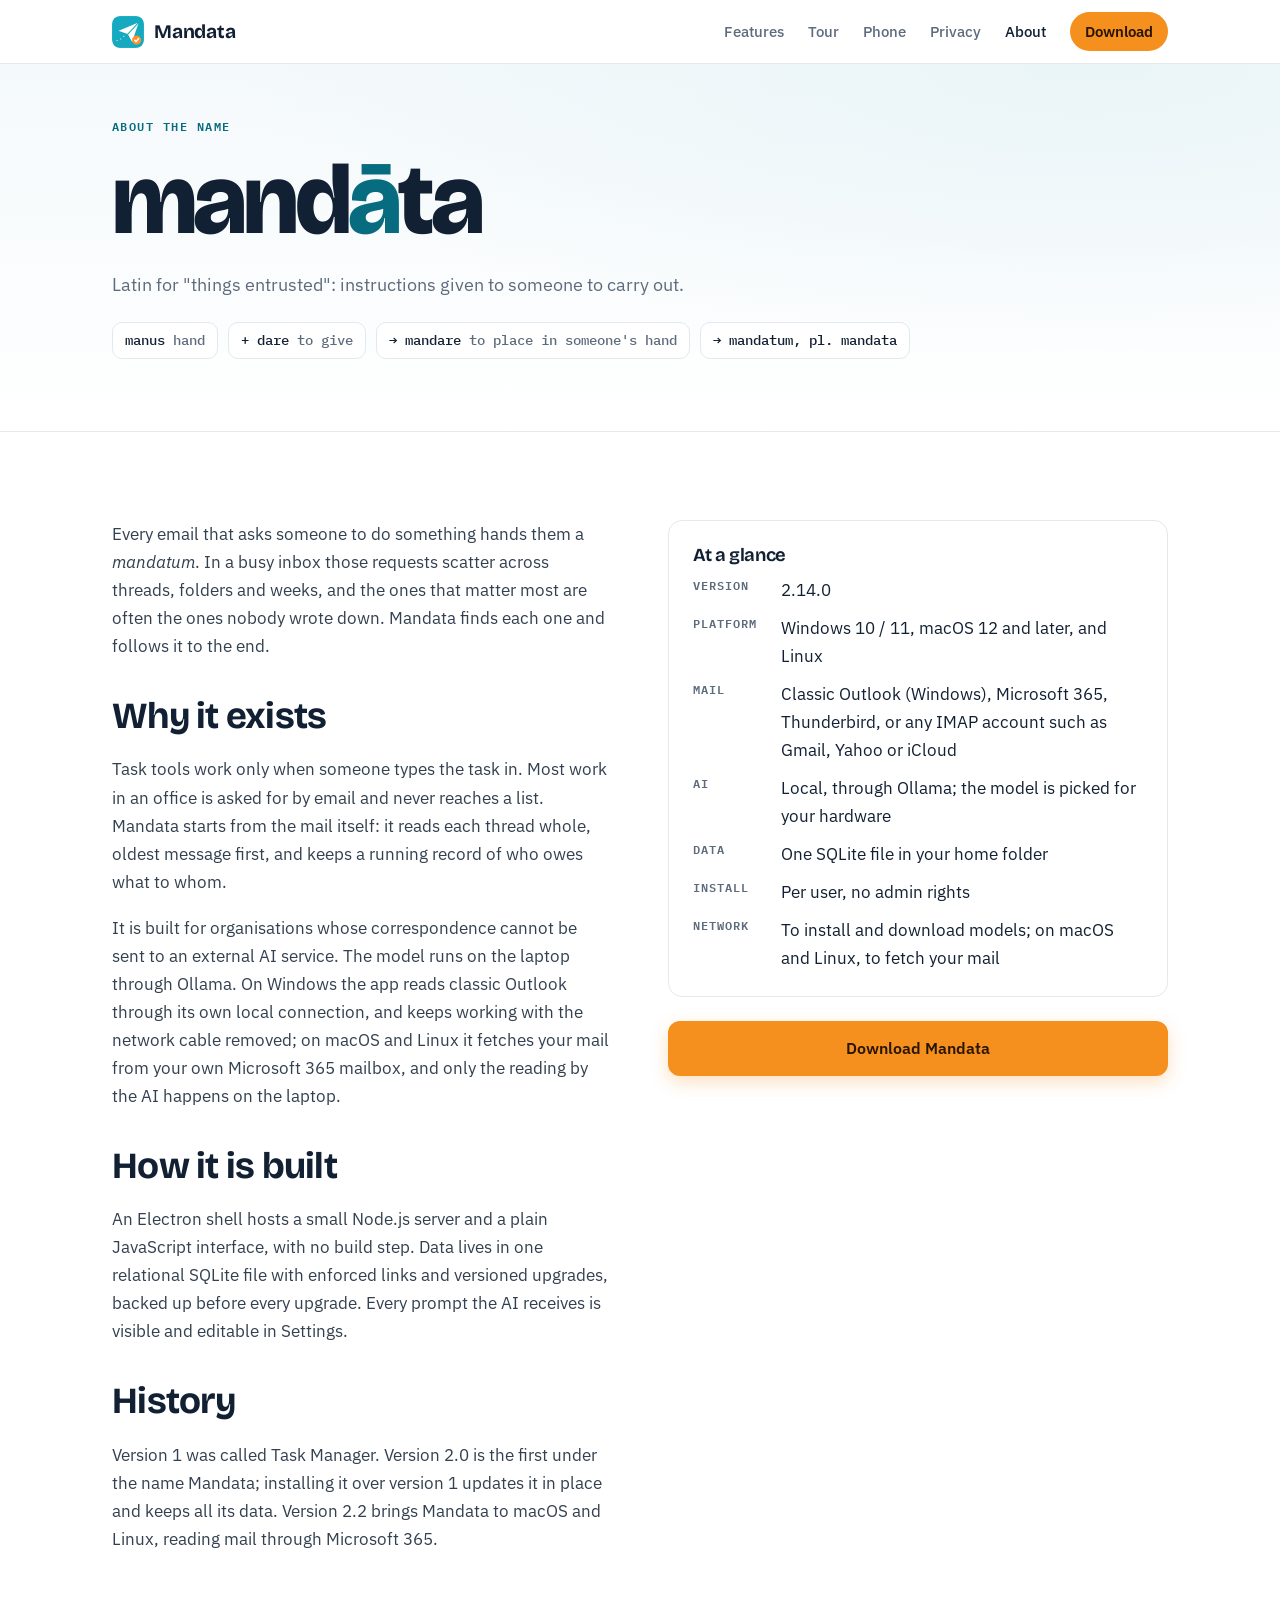
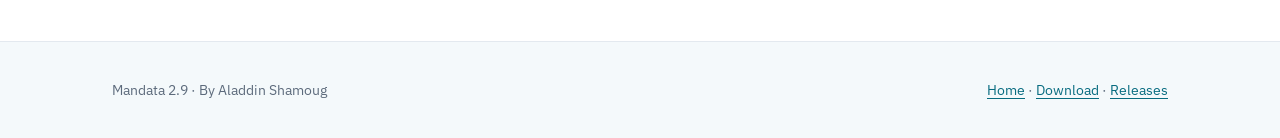
==== commit 6b1b8217: "Mandata 2.14.0 download: workstreams hold their tasks directly Co-Authored-By: Claude Opus 5.5 <nore" ====
--- a/about.html
+++ b/about.html
@@ -51,7 +51,7 @@
       <div class="feat">
         <h3>At a glance</h3>
         <dl class="facts">
-          <dt>Version</dt><dd>2.13.24</dd>
+          <dt>Version</dt><dd>2.14.0</dd>
           <dt>Platform</dt><dd>Windows 10 / 11, macOS 12 and later, and Linux</dd>
           <dt>Mail</dt><dd>Classic Outlook (Windows), Microsoft 365, Thunderbird, or any IMAP account such as Gmail, Yahoo or iCloud</dd>
           <dt>AI</dt><dd>Local, through Ollama; the model is picked for your hardware</dd>
